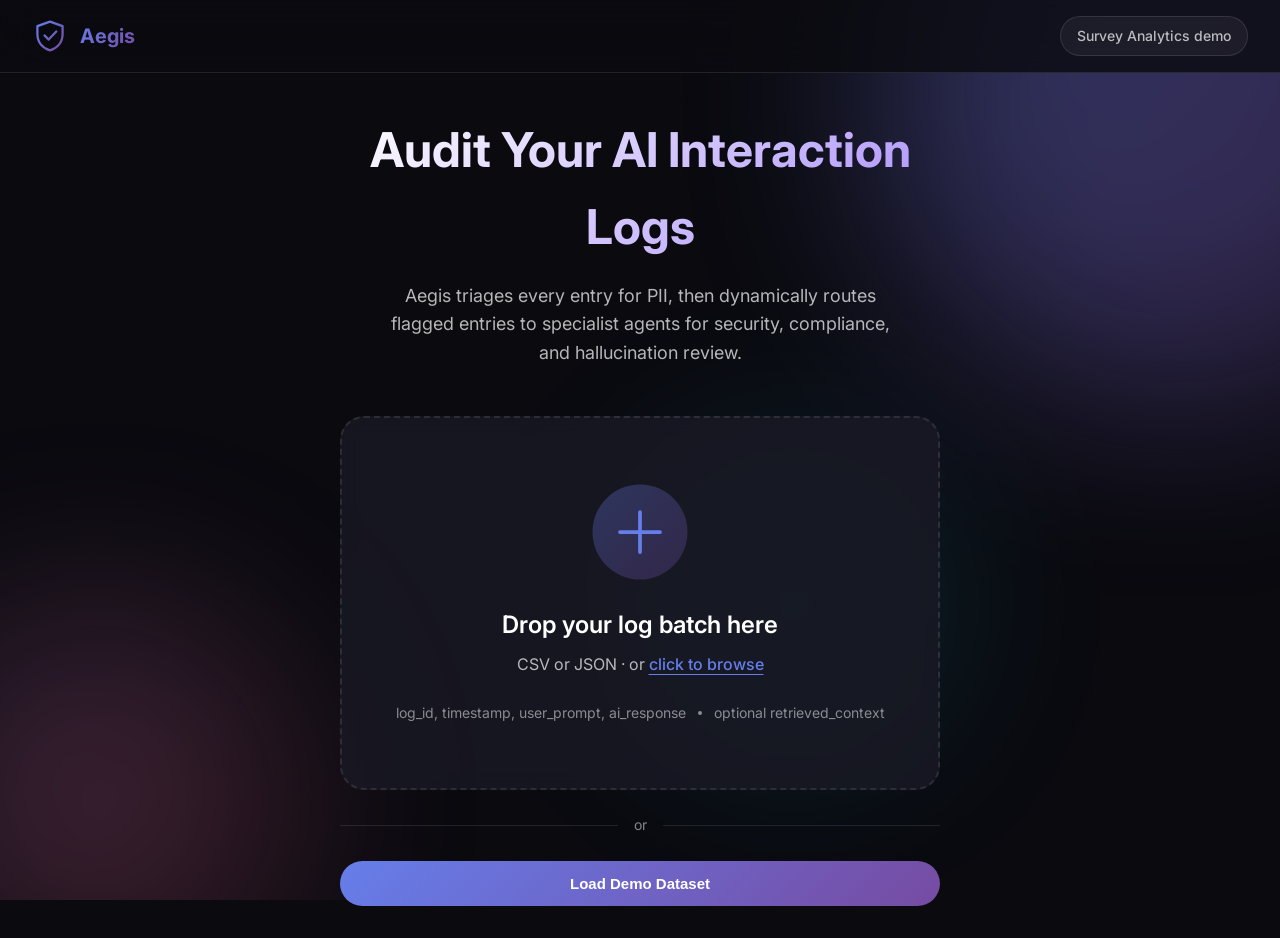
==== pulseiq-mvp/frontend/index.html @ fd3da16e "first commit" ====
<!DOCTYPE html>
<html lang="en">
<head>
    <meta charset="UTF-8">
    <meta name="viewport" content="width=device-width, initial-scale=1.0">
    <title>Aegis - Agentic AI Governance &amp; Audit</title>
    <link rel="preconnect" href="https://fonts.googleapis.com">
    <link rel="preconnect" href="https://fonts.gstatic.com" crossorigin>
    <link href="https://fonts.googleapis.com/css2?family=Inter:wght@300;400;500;600;700&display=swap" rel="stylesheet">
    <link rel="stylesheet" href="style.css">
    <link rel="stylesheet" href="aegis.css">
</head>
<body>
    <div id="app">
        <!-- Background Effects -->
        <div class="gradient-bg">
            <div class="gradient-orb orb-1"></div>
            <div class="gradient-orb orb-2"></div>
            <div class="gradient-orb orb-3"></div>
        </div>

        <!-- Navigation -->
        <nav class="nav">
            <div class="nav-brand">
                <div class="logo-icon">
                    <svg viewBox="0 0 40 40" fill="none">
                        <defs>
                            <linearGradient id="logoGrad" x1="0%" y1="0%" x2="100%" y2="100%">
                                <stop offset="0%" style="stop-color:#667eea"/>
                                <stop offset="100%" style="stop-color:#764ba2"/>
                            </linearGradient>
                        </defs>
                        <path d="M20 4l14 5v9c0 9-6 16-14 18C12 34 6 27 6 18V9l14-5z" stroke="url(#logoGrad)" stroke-width="2.5" stroke-linejoin="round"/>
                        <path d="M14 19.5l4.5 4.5L27 15" stroke="url(#logoGrad)" stroke-width="2.5" stroke-linecap="round" stroke-linejoin="round"/>
                    </svg>
                </div>
                <span class="brand-text">Aegis</span>
            </div>
            <div class="nav-actions">
                <a class="nav-btn nav-link" href="survey.html">Survey Analytics demo</a>
                <button id="new-run-btn" class="nav-btn" style="display: none;">
                    <svg width="16" height="16" viewBox="0 0 16 16" fill="none">
                        <path d="M8 2v12M2 8h12" stroke="currentColor" stroke-width="2" stroke-linecap="round"/>
                    </svg>
                    New Investigation
                </button>
            </div>
        </nav>

        <!-- Main Content -->
        <main class="main">
            <!-- Upload View -->
            <section id="upload-view" class="view upload-view">
                <div class="upload-container">
                    <div class="upload-header">
                        <h1 class="title">Audit Your AI Interaction Logs</h1>
                        <p class="subtitle">Aegis triages every entry for PII, then dynamically routes flagged entries to specialist agents for security, compliance, and hallucination review.</p>
                    </div>

                    <div class="upload-zone" id="upload-zone">
                        <input type="file" id="file-input" accept=".csv,.json" hidden>
                        <div class="upload-content">
                            <div class="upload-icon-large">
                                <svg viewBox="0 0 80 80" fill="none">
                                    <defs>
                                        <linearGradient id="uploadGrad" x1="0%" y1="0%" x2="100%" y2="100%">
                                            <stop offset="0%" style="stop-color:#667eea;stop-opacity:0.3"/>
                                            <stop offset="100%" style="stop-color:#764ba2;stop-opacity:0.3"/>
                                        </linearGradient>
                                    </defs>
                                    <circle cx="40" cy="40" r="38" fill="url(#uploadGrad)"/>
                                    <path d="M40 24v32M24 40h32" stroke="#667eea" stroke-width="3" stroke-linecap="round"/>
                                </svg>
                            </div>
                            <h3 class="upload-title">Drop your log batch here</h3>
                            <p class="upload-text">CSV or JSON &middot; or <span class="upload-link">click to browse</span></p>
                            <div class="upload-specs">
                                <span class="spec">log_id, timestamp, user_prompt, ai_response</span>
                                <span class="spec-dot"></span>
                                <span class="spec">optional retrieved_context</span>
                            </div>
                        </div>
                    </div>

                    <div class="demo-divider"><span>or</span></div>
                    <button id="demo-btn" class="primary-btn">Load Demo Dataset</button>

                    <div id="upload-error" class="error-toast" style="display: none;">
                        <svg width="20" height="20" viewBox="0 0 20 20" fill="none">
                            <circle cx="10" cy="10" r="9" stroke="currentColor" stroke-width="2"/>
                            <path d="M10 6v5M10 14h.01" stroke="currentColor" stroke-width="2" stroke-linecap="round"/>
                        </svg>
                        <span id="error-text"></span>
                    </div>
                </div>
            </section>

            <!-- Progress View -->
            <section id="progress-view" class="view progress-view" style="display: none;">
                <div class="progress-container">
                    <h2 class="progress-title">Investigation in progress&hellip;</h2>
                    <p class="progress-subtitle">Analyzing <strong id="progress-filename"></strong> &middot; <span id="progress-rowcount"></span> entries</p>

                    <ul class="progress-steps" id="progress-steps">
                        <li class="step" data-step="triage">
                            <span class="step-icon"></span>
                            <div class="step-body">
                                <span class="step-name">Triage</span>
                                <span class="step-message" data-default="Scanning every entry for PII &amp; heuristic flags&hellip;">Scanning every entry for PII &amp; heuristic flags&hellip;</span>
                            </div>
                        </li>
                        <li class="step" data-step="orchestrator">
                            <span class="step-icon"></span>
                            <div class="step-body">
                                <span class="step-name">Orchestrator</span>
                                <span class="step-message" data-default="Planning specialist dispatch for flagged entries&hellip;">Planning specialist dispatch for flagged entries&hellip;</span>
                            </div>
                        </li>
                        <li class="step" data-step="specialist_dispatch">
                            <span class="step-icon"></span>
                            <div class="step-body">
                                <span class="step-name">Specialist Agents</span>
                                <span class="step-message" data-default="Running security, compliance &amp; hallucination reviews&hellip;">Running security, compliance &amp; hallucination reviews&hellip;</span>
                            </div>
                        </li>
                        <li class="step" data-step="risk_scoring">
                            <span class="step-icon"></span>
                            <div class="step-body">
                                <span class="step-name">Risk Scoring</span>
                                <span class="step-message" data-default="Aggregating findings into per-entry risk scores&hellip;">Aggregating findings into per-entry risk scores&hellip;</span>
                            </div>
                        </li>
                        <li class="step" data-step="dashboard">
                            <span class="step-icon"></span>
                            <div class="step-body">
                                <span class="step-name">Dashboard</span>
                                <span class="step-message" data-default="Building risk distribution &amp; efficiency summary&hellip;">Building risk distribution &amp; efficiency summary&hellip;</span>
                            </div>
                        </li>
                        <li class="step" data-step="report">
                            <span class="step-icon"></span>
                            <div class="step-body">
                                <span class="step-name">Report</span>
                                <span class="step-message" data-default="Authoring audit report sections&hellip;">Authoring audit report sections&hellip;</span>
                            </div>
                        </li>
                    </ul>

                    <div id="progress-error" class="error-toast" style="display: none;"></div>
                </div>
            </section>

            <!-- Results View -->
            <section id="results-view" class="view results-view" style="display: none;">
                <div class="results-container">
                    <div class="metrics-strip" id="metrics-strip"></div>

                    <div class="results-tabs">
                        <button class="tab-btn active" data-tab="dashboard">Dashboard</button>
                        <button class="tab-btn" data-tab="report">Report</button>
                        <button class="tab-btn" data-tab="chat">Chat</button>
                    </div>

                    <div class="tab-panel" id="tab-dashboard"></div>

                    <div class="tab-panel" id="tab-report" style="display: none;">
                        <div class="report-tabs" id="report-tabs"></div>
                        <div class="report-content" id="report-content"></div>
                    </div>

                    <div class="tab-panel" id="tab-chat" style="display: none;">
                        <div class="chat-tab-container">
                            <div id="chat-messages" class="messages"></div>
                            <div class="input-container">
                                <div class="input-box">
                                    <textarea
                                        id="chat-input"
                                        class="message-input"
                                        placeholder="Ask about these findings..."
                                        rows="1"
                                    ></textarea>
                                    <button id="chat-send-btn" class="send-btn">
                                        <svg viewBox="0 0 24 24" fill="none">
                                            <path d="M22 2L11 13M22 2l-7 20-4-9-9-4 20-7z" stroke="currentColor" stroke-width="2" stroke-linecap="round" stroke-linejoin="round"/>
                                        </svg>
                                    </button>
                                </div>
                                <p class="input-hint">Press Enter to send &middot; Shift+Enter for new line</p>
                            </div>
                        </div>
                    </div>
                </div>
            </section>
        </main>

        <!-- Loading Overlay -->
        <div id="loading-overlay" class="loading-overlay" style="display: none;">
            <div class="loading-card">
                <div class="loading-spinner">
                    <div class="spinner-ring"></div>
                    <div class="spinner-ring"></div>
                    <div class="spinner-ring"></div>
                </div>
                <p class="loading-text" id="loading-text">Processing...</p>
            </div>
        </div>
    </div>

    <script src="aegis.js"></script>
</body>
</html>
---- pulseiq-mvp/frontend/style.css ----
/* PulseIQ - Modern Aesthetic Design */

:root {
    --primary-start: #667eea;
    --primary-end: #764ba2;
    --primary: #667eea;
    --bg-primary: #0a0a0f;
    --bg-secondary: #12121a;
    --bg-tertiary: #1a1a25;
    --bg-card: rgba(26, 26, 37, 0.8);
    --text-primary: #ffffff;
    --text-secondary: rgba(255, 255, 255, 0.7);
    --text-muted: rgba(255, 255, 255, 0.5);
    --text-accent: #a78bfa;
    --border: rgba(255, 255, 255, 0.1);
    --border-focus: rgba(102, 126, 234, 0.5);
    --shadow-sm: 0 2px 8px rgba(0, 0, 0, 0.3);
    --shadow: 0 4px 20px rgba(0, 0, 0, 0.4);
    --shadow-lg: 0 8px 40px rgba(0, 0, 0, 0.5);
    --shadow-glow: 0 0 40px rgba(102, 126, 234, 0.3);
    --radius-sm: 8px;
    --radius: 16px;
    --radius-lg: 24px;
    --radius-full: 9999px;
    --transition: all 0.3s cubic-bezier(0.4, 0, 0.2, 1);
}

* {
    margin: 0;
    padding: 0;
    box-sizing: border-box;
}

body {
    font-family: 'Inter', -apple-system, BlinkMacSystemFont, sans-serif;
    background: var(--bg-primary);
    color: var(--text-primary);
    min-height: 100vh;
    overflow-x: hidden;
    line-height: 1.6;
}

/* Background Effects */
.gradient-bg {
    position: fixed;
    top: 0;
    left: 0;
    width: 100%;
    height: 100%;
    pointer-events: none;
    z-index: 0;
    overflow: hidden;
}

.gradient-orb {
    position: absolute;
    border-radius: 50%;
    filter: blur(100px);
    opacity: 0.4;
    animation: float 20s ease-in-out infinite;
}

.orb-1 {
    width: 600px;
    height: 600px;
    background: linear-gradient(135deg, var(--primary-start), var(--primary-end));
    top: -200px;
    right: -200px;
    animation-delay: 0s;
}

.orb-2 {
    width: 400px;
    height: 400px;
    background: linear-gradient(135deg, #f093fb, #f5576c);
    bottom: -100px;
    left: -100px;
    animation-delay: -5s;
    opacity: 0.2;
}

.orb-3 {
    width: 300px;
    height: 300px;
    background: linear-gradient(135deg, #4facfe, #00f2fe);
    top: 50%;
    left: 50%;
    animation-delay: -10s;
    opacity: 0.15;
}

@keyframes float {
    0%, 100% { transform: translate(0, 0) scale(1); }
    25% { transform: translate(50px, -50px) scale(1.1); }
    50% { transform: translate(-30px, 30px) scale(0.95); }
    75% { transform: translate(30px, 50px) scale(1.05); }
}

/* Navigation */
.nav {
    position: fixed;
    top: 0;
    left: 0;
    right: 0;
    z-index: 100;
    display: flex;
    align-items: center;
    justify-content: space-between;
    padding: 1rem 2rem;
    background: rgba(10, 10, 15, 0.8);
    backdrop-filter: blur(20px);
    border-bottom: 1px solid var(--border);
}

.nav-brand {
    display: flex;
    align-items: center;
    gap: 0.75rem;
}

.logo-icon {
    width: 36px;
    height: 36px;
}

.brand-text {
    font-size: 1.25rem;
    font-weight: 700;
    background: linear-gradient(135deg, var(--primary-start), var(--primary-end));
    -webkit-background-clip: text;
    -webkit-text-fill-color: transparent;
    background-clip: text;
}

.nav-btn {
    display: flex;
    align-items: center;
    gap: 0.5rem;
    padding: 0.5rem 1rem;
    background: rgba(255, 255, 255, 0.05);
    border: 1px solid var(--border);
    border-radius: var(--radius-full);
    color: var(--text-secondary);
    font-size: 0.875rem;
    font-weight: 500;
    cursor: pointer;
    transition: var(--transition);
}

.nav-btn:hover {
    background: rgba(255, 255, 255, 0.1);
    border-color: var(--border-focus);
    color: var(--text-primary);
}

/* Main Layout */
.main {
    position: relative;
    z-index: 1;
    min-height: 100vh;
    padding-top: 80px;
}

.view {
    min-height: calc(100vh - 80px);
    display: flex;
    flex-direction: column;
    align-items: center;
    justify-content: center;
    padding: 2rem;
}

/* Upload View */
.upload-container {
    width: 100%;
    max-width: 600px;
    text-align: center;
}

.upload-header {
    margin-bottom: 3rem;
}

.title {
    font-size: 3rem;
    font-weight: 700;
    margin-bottom: 1rem;
    background: linear-gradient(135deg, var(--text-primary) 0%, var(--text-accent) 100%);
    -webkit-background-clip: text;
    -webkit-text-fill-color: transparent;
    background-clip: text;
}

.subtitle {
    font-size: 1.125rem;
    color: var(--text-secondary);
    max-width: 500px;
    margin: 0 auto;
}

/* Upload Zone */
.upload-zone {
    position: relative;
    background: var(--bg-card);
    border: 2px dashed var(--border);
    border-radius: var(--radius-lg);
    padding: 4rem 2rem;
    cursor: pointer;
    transition: var(--transition);
    backdrop-filter: blur(10px);
}

.upload-zone:hover {
    border-color: var(--border-focus);
    background: rgba(26, 26, 37, 0.9);
    transform: translateY(-2px);
    box-shadow: var(--shadow-glow);
}

.upload-zone.dragover {
    border-color: var(--primary-start);
    background: rgba(102, 126, 234, 0.1);
}

.upload-icon-large {
    width: 100px;
    height: 100px;
    margin: 0 auto 1.5rem;
}

.upload-title {
    font-size: 1.5rem;
    font-weight: 600;
    margin-bottom: 0.5rem;
}

.upload-text {
    color: var(--text-secondary);
    margin-bottom: 1.5rem;
}

.upload-link {
    color: var(--primary-start);
    font-weight: 500;
    text-decoration: underline;
    text-underline-offset: 4px;
}

.upload-specs {
    display: flex;
    align-items: center;
    justify-content: center;
    gap: 0.75rem;
    font-size: 0.875rem;
    color: var(--text-muted);
}

.spec-dot {
    width: 4px;
    height: 4px;
    background: var(--text-muted);
    border-radius: 50%;
}

/* Error Toast */
.error-toast {
    display: flex;
    align-items: center;
    gap: 0.75rem;
    margin-top: 1.5rem;
    padding: 1rem 1.5rem;
    background: rgba(239, 68, 68, 0.1);
    border: 1px solid rgba(239, 68, 68, 0.3);
    border-radius: var(--radius);
    color: #ef4444;
    font-size: 0.875rem;
}

/* Chat View */
.chat-view {
    padding: 2rem;
}

.data-badge {
    position: fixed;
    top: 80px;
    left: 50%;
    transform: translateX(-50%);
    z-index: 50;
    display: flex;
    align-items: center;
    gap: 1rem;
    padding: 0.75rem 1.5rem;
    background: rgba(26, 26, 37, 0.9);
    border: 1px solid var(--border);
    border-radius: var(--radius-full);
    backdrop-filter: blur(20px);
    font-size: 0.875rem;
}

.file-info {
    display: flex;
    align-items: center;
    gap: 0.5rem;
    color: var(--text-primary);
}

.filename {
    font-weight: 500;
}

.data-stats {
    color: var(--text-muted);
    padding-left: 1rem;
    border-left: 1px solid var(--border);
}

/* Chat Container */
.chat-container {
    width: 100%;
    max-width: 900px;
    margin: 4rem auto 0;
    display: flex;
    flex-direction: column;
    height: calc(100vh - 200px);
}

.messages {
    flex: 1;
    overflow-y: auto;
    padding: 1rem 0;
    display: flex;
    flex-direction: column;
    gap: 1rem;
}

/* Welcome Card */
.welcome-card {
    background: var(--bg-card);
    border: 1px solid var(--border);
    border-radius: var(--radius-lg);
    padding: 2rem;
    text-align: center;
    backdrop-filter: blur(10px);
}

.welcome-icon {
    width: 80px;
    height: 80px;
    margin: 0 auto 1.5rem;
}

.welcome-title {
    font-size: 1.5rem;
    font-weight: 600;
    margin-bottom: 0.5rem;
}

.welcome-text {
    color: var(--text-secondary);
}

/* Suggestion Chips */
.suggestion-chips {
    display: flex;
    flex-wrap: wrap;
    gap: 0.75rem;
    justify-content: center;
    margin-top: 1rem;
}

.chip {
    display: flex;
    align-items: center;
    gap: 0.5rem;
    padding: 0.75rem 1.25rem;
    background: rgba(255, 255, 255, 0.05);
    border: 1px solid var(--border);
    border-radius: var(--radius-full);
    color: var(--text-secondary);
    font-size: 0.875rem;
    font-weight: 500;
    cursor: pointer;
    transition: var(--transition);
}

.chip:hover {
    background: rgba(102, 126, 234, 0.1);
    border-color: var(--primary-start);
    color: var(--text-primary);
    transform: translateY(-2px);
}

.chip-icon {
    width: 8px;
    height: 8px;
    background: linear-gradient(135deg, var(--primary-start), var(--primary-end));
    border-radius: 50%;
}

/* Messages */
.message {
    display: flex;
    gap: 1rem;
    max-width: 85%;
    animation: fadeIn 0.3s ease;
}

@keyframes fadeIn {
    from { opacity: 0; transform: translateY(10px); }
    to { opacity: 1; transform: translateY(0); }
}

.message.user {
    align-self: flex-end;
    flex-direction: row-reverse;
}

.message-avatar {
    width: 36px;
    height: 36px;
    border-radius: 50%;
    display: flex;
    align-items: center;
    justify-content: center;
    font-size: 0.75rem;
    font-weight: 600;
    flex-shrink: 0;
}

.message.user .message-avatar {
    background: linear-gradient(135deg, var(--primary-start), var(--primary-end));
    color: white;
}

.message.assistant .message-avatar {
    background: var(--bg-tertiary);
    border: 1px solid var(--border);
    color: var(--primary-start);
}

.message-content {
    background: var(--bg-card);
    border: 1px solid var(--border);
    border-radius: var(--radius);
    padding: 1rem 1.25rem;
    backdrop-filter: blur(10px);
}

.message.user .message-content {
    background: linear-gradient(135deg, rgba(102, 126, 234, 0.2), rgba(118, 75, 162, 0.2));
    border-color: rgba(102, 126, 234, 0.3);
}

/* Tool Badge */
.tool-badge {
    display: inline-flex;
    align-items: center;
    gap: 0.25rem;
    padding: 0.25rem 0.75rem;
    background: rgba(102, 126, 234, 0.15);
    border: 1px solid rgba(102, 126, 234, 0.3);
    border-radius: var(--radius-full);
    font-size: 0.75rem;
    color: var(--primary-start);
    margin-bottom: 0.75rem;
}

/* Follow-ups */
.follow-ups {
    display: flex;
    flex-wrap: wrap;
    gap: 0.5rem;
    margin-top: 0.75rem;
    padding-top: 0.75rem;
    border-top: 1px solid var(--border);
}

.follow-up-btn {
    padding: 0.5rem 1rem;
    background: rgba(255, 255, 255, 0.05);
    border: 1px solid var(--border);
    border-radius: var(--radius-full);
    color: var(--text-muted);
    font-size: 0.8125rem;
    cursor: pointer;
    transition: var(--transition);
}

.follow-up-btn:hover {
    background: rgba(102, 126, 234, 0.1);
    border-color: var(--primary-start);
    color: var(--text-primary);
}

/* Input Container */
.input-container {
    margin-top: 1rem;
}

.input-box {
    display: flex;
    align-items: flex-end;
    gap: 0.75rem;
    background: var(--bg-card);
    border: 1px solid var(--border);
    border-radius: var(--radius-lg);
    padding: 0.75rem;
    backdrop-filter: blur(10px);
    transition: var(--transition);
}

.input-box:focus-within {
    border-color: var(--border-focus);
    box-shadow: var(--shadow-glow);
}

.message-input {
    flex: 1;
    background: transparent;
    border: none;
    color: var(--text-primary);
    font-size: 0.9375rem;
    resize: none;
    outline: none;
    min-height: 24px;
    max-height: 120px;
    font-family: inherit;
}

.message-input::placeholder {
    color: var(--text-muted);
}

.send-btn {
    width: 40px;
    height: 40px;
    display: flex;
    align-items: center;
    justify-content: center;
    background: linear-gradient(135deg, var(--primary-start), var(--primary-end));
    border: none;
    border-radius: var(--radius);
    color: white;
    cursor: pointer;
    transition: var(--transition);
    flex-shrink: 0;
}

.send-btn:hover:not(:disabled) {
    transform: scale(1.05);
    box-shadow: var(--shadow-glow);
}

.send-btn:disabled {
    opacity: 0.5;
    cursor: not-allowed;
}

.send-btn svg {
    width: 18px;
    height: 18px;
}

.input-hint {
    text-align: center;
    margin-top: 0.75rem;
    font-size: 0.75rem;
    color: var(--text-muted);
}

/* Loading Overlay */
.loading-overlay {
    position: fixed;
    top: 0;
    left: 0;
    right: 0;
    bottom: 0;
    z-index: 1000;
    display: flex;
    align-items: center;
    justify-content: center;
    background: rgba(10, 10, 15, 0.9);
    backdrop-filter: blur(10px);
}

.loading-card {
    text-align: center;
}

.loading-spinner {
    position: relative;
    width: 60px;
    height: 60px;
    margin: 0 auto 1.5rem;
}

.spinner-ring {
    position: absolute;
    width: 100%;
    height: 100%;
    border: 3px solid transparent;
    border-top-color: var(--primary-start);
    border-radius: 50%;
    animation: spin 1s linear infinite;
}

.spinner-ring:nth-child(2) {
    width: 80%;
    height: 80%;
    top: 10%;
    left: 10%;
    border-top-color: var(--primary-end);
    animation-duration: 1.5s;
    animation-direction: reverse;
}

.spinner-ring:nth-child(3) {
    width: 60%;
    height: 60%;
    top: 20%;
    left: 20%;
    border-top-color: var(--text-accent);
    animation-duration: 2s;
}

@keyframes spin {
    to { transform: rotate(360deg); }
}

.loading-text {
    color: var(--text-secondary);
    font-size: 0.875rem;
}

/* Typing Indicator */
.typing-indicator {
    display: flex;
    gap: 0.25rem;
    padding: 0.5rem;
}

.typing-indicator span {
    width: 8px;
    height: 8px;
    background: var(--primary-start);
    border-radius: 50%;
    animation: typing 1.4s ease-in-out infinite;
}

.typing-indicator span:nth-child(1) { animation-delay: 0s; }
.typing-indicator span:nth-child(2) { animation-delay: 0.2s; }
.typing-indicator span:nth-child(3) { animation-delay: 0.4s; }

@keyframes typing {
    0%, 60%, 100% { transform: translateY(0); }
    30% { transform: translateY(-10px); }
}

/* Scrollbar */
::-webkit-scrollbar {
    width: 6px;
}

::-webkit-scrollbar-track {
    background: transparent;
}

::-webkit-scrollbar-thumb {
    background: var(--border);
    border-radius: 3px;
}

::-webkit-scrollbar-thumb:hover {
    background: var(--text-muted);
}

/* Responsive */
@media (max-width: 768px) {
    .nav {
        padding: 1rem;
    }
    
    .title {
        font-size: 2rem;
    }
    
    .upload-zone {
        padding: 2rem 1rem;
    }
    
    .chat-container {
        margin-top: 5rem;
    }
    
    .data-badge {
        left: 1rem;
        right: 1rem;
        transform: none;
        flex-wrap: wrap;
        justify-content: center;
    }
    
    .message {
        max-width: 95%;
    }
}
---- pulseiq-mvp/frontend/aegis.css ----
/* Aegis - Governance/Audit pack styles (extends style.css's theme variables) */

.nav-actions {
    display: flex;
    align-items: center;
    gap: 0.75rem;
}

.nav-link {
    text-decoration: none;
}

/* Upload extras */
.demo-divider {
    display: flex;
    align-items: center;
    gap: 1rem;
    margin: 1.5rem 0;
    color: var(--text-muted);
    font-size: 0.875rem;
}

.demo-divider::before,
.demo-divider::after {
    content: "";
    flex: 1;
    height: 1px;
    background: var(--border);
}

.primary-btn {
    display: inline-flex;
    align-items: center;
    justify-content: center;
    gap: 0.5rem;
    padding: 0.875rem 2rem;
    background: linear-gradient(135deg, var(--primary-start), var(--primary-end));
    border: none;
    border-radius: var(--radius-full);
    color: white;
    font-size: 0.9375rem;
    font-weight: 600;
    cursor: pointer;
    transition: var(--transition);
    width: 100%;
}

.primary-btn:hover:not(:disabled) {
    transform: translateY(-2px);
    box-shadow: var(--shadow-glow);
}

.primary-btn:disabled {
    opacity: 0.6;
    cursor: not-allowed;
}

/* Progress view */
.progress-view {
    padding-top: 2rem;
}

.progress-container {
    width: 100%;
    max-width: 640px;
    text-align: center;
}

.progress-title {
    font-size: 2rem;
    font-weight: 700;
    margin-bottom: 0.5rem;
}

.progress-subtitle {
    color: var(--text-secondary);
    margin-bottom: 2.5rem;
}

.progress-steps {
    list-style: none;
    display: flex;
    flex-direction: column;
    gap: 0.75rem;
    text-align: left;
}

.step {
    display: flex;
    align-items: flex-start;
    gap: 1rem;
    padding: 1rem 1.25rem;
    background: var(--bg-card);
    border: 1px solid var(--border);
    border-radius: var(--radius);
    opacity: 0.5;
    transition: var(--transition);
}

.step.active {
    opacity: 1;
    border-color: var(--border-focus);
    box-shadow: var(--shadow-glow);
}

.step.done {
    opacity: 1;
    border-color: rgba(74, 222, 128, 0.4);
}

.step-icon {
    width: 24px;
    height: 24px;
    border-radius: 50%;
    border: 2px solid var(--border);
    flex-shrink: 0;
    margin-top: 0.125rem;
    display: flex;
    align-items: center;
    justify-content: center;
    font-size: 0.75rem;
    font-weight: 700;
    color: #0a0a0f;
}

.step.active .step-icon {
    border-color: var(--primary-start);
    animation: pulse 1.2s ease-in-out infinite;
}

.step.done .step-icon {
    border-color: #4ade80;
    background: #4ade80;
}

.step.done .step-icon::after {
    content: "\2713";
}

@keyframes pulse {
    0%, 100% { box-shadow: 0 0 0 0 rgba(102, 126, 234, 0.4); }
    50% { box-shadow: 0 0 0 6px rgba(102, 126, 234, 0); }
}

.step-body {
    display: flex;
    flex-direction: column;
    gap: 0.25rem;
}

.step-name {
    font-weight: 600;
    font-size: 0.9375rem;
}

.step-message {
    font-size: 0.8125rem;
    color: var(--text-muted);
}

/* Results view */
.results-view {
    align-items: stretch;
    justify-content: flex-start;
}

.results-container {
    width: 100%;
    max-width: 1100px;
    margin: 0 auto;
}

.metrics-strip {
    display: flex;
    flex-wrap: wrap;
    gap: 0.75rem;
    margin-bottom: 1.5rem;
}

.metric-card {
    flex: 1;
    min-width: 140px;
    background: var(--bg-card);
    border: 1px solid var(--border);
    border-radius: var(--radius);
    padding: 1rem 1.25rem;
    text-align: center;
}

.metric-value {
    font-size: 1.5rem;
    font-weight: 700;
    background: linear-gradient(135deg, var(--primary-start), var(--primary-end));
    -webkit-background-clip: text;
    -webkit-text-fill-color: transparent;
    background-clip: text;
}

.metric-label {
    font-size: 0.6875rem;
    color: var(--text-muted);
    margin-top: 0.25rem;
    text-transform: uppercase;
    letter-spacing: 0.05em;
}

.results-tabs {
    display: flex;
    gap: 0.5rem;
    margin-bottom: 1.5rem;
    border-bottom: 1px solid var(--border);
}

.tab-btn {
    padding: 0.75rem 1.5rem;
    background: transparent;
    border: none;
    border-bottom: 2px solid transparent;
    color: var(--text-muted);
    font-size: 0.9375rem;
    font-weight: 600;
    cursor: pointer;
    transition: var(--transition);
}

.tab-btn.active {
    color: var(--text-primary);
    border-bottom-color: var(--primary-start);
}

.tab-btn:hover {
    color: var(--text-primary);
}

.tab-panel {
    animation: fadeIn 0.3s ease;
    padding-bottom: 3rem;
}

/* Dashboard cards */
.dashboard-grid {
    display: grid;
    grid-template-columns: repeat(auto-fit, minmax(280px, 1fr));
    gap: 1.25rem;
    margin-bottom: 1.25rem;
}

.dashboard-card {
    background: var(--bg-card);
    border: 1px solid var(--border);
    border-radius: var(--radius-lg);
    padding: 1.5rem;
    backdrop-filter: blur(10px);
}

.dashboard-card h3 {
    font-size: 1rem;
    font-weight: 600;
    margin-bottom: 1rem;
}

.bar-row {
    display: flex;
    align-items: center;
    gap: 0.75rem;
    margin-bottom: 0.625rem;
    font-size: 0.8125rem;
}

.bar-label {
    width: 130px;
    flex-shrink: 0;
    color: var(--text-secondary);
    text-transform: capitalize;
}

.bar-track {
    flex: 1;
    height: 10px;
    background: rgba(255, 255, 255, 0.06);
    border-radius: var(--radius-full);
    overflow: hidden;
}

.bar-fill {
    height: 100%;
    border-radius: var(--radius-full);
    transition: width 0.6s ease;
}

.bar-count {
    width: 60px;
    text-align: right;
    color: var(--text-muted);
    flex-shrink: 0;
}

.severity-low .bar-fill { background: #4ade80; }
.severity-medium .bar-fill { background: #facc15; }
.severity-high .bar-fill { background: #fb923c; }
.severity-critical .bar-fill { background: #f87171; }

.category-pii .bar-fill { background: #60a5fa; }
.category-security .bar-fill { background: #f87171; }
.category-compliance .bar-fill { background: #facc15; }
.category-hallucination .bar-fill { background: #a78bfa; }

.severity-badge {
    display: inline-flex;
    padding: 0.125rem 0.625rem;
    border-radius: var(--radius-full);
    font-size: 0.6875rem;
    font-weight: 700;
    text-transform: uppercase;
    letter-spacing: 0.04em;
}

.badge-low { background: #4ade80; color: #0a0a0f; }
.badge-medium { background: #facc15; color: #0a0a0f; }
.badge-high { background: #fb923c; color: #0a0a0f; }
.badge-critical { background: #f87171; color: #0a0a0f; }

.overall-score {
    text-align: center;
}

.overall-score .score-value {
    font-size: 3rem;
    font-weight: 700;
    background: linear-gradient(135deg, var(--text-primary) 0%, var(--text-accent) 100%);
    -webkit-background-clip: text;
    -webkit-text-fill-color: transparent;
    background-clip: text;
}

.overall-score .score-label {
    color: var(--text-muted);
    font-size: 0.875rem;
    margin-top: 0.5rem;
}

/* Top findings table */
.findings-table {
    width: 100%;
    border-collapse: collapse;
    font-size: 0.8125rem;
}

.findings-table th {
    text-align: left;
    color: var(--text-muted);
    font-weight: 600;
    text-transform: uppercase;
    font-size: 0.6875rem;
    letter-spacing: 0.05em;
    padding: 0.5rem 0.75rem;
    border-bottom: 1px solid var(--border);
}

.findings-table td {
    padding: 0.625rem 0.75rem;
    border-bottom: 1px solid var(--border);
    vertical-align: middle;
}

.findings-table tr:last-child td {
    border-bottom: none;
}

.findings-table .log-link {
    color: var(--primary-start);
    cursor: pointer;
    font-weight: 600;
    background: none;
    border: none;
    font-family: inherit;
    font-size: inherit;
    padding: 0;
}

.findings-table .log-link:hover {
    text-decoration: underline;
}

.contributor-chip {
    display: inline-block;
    padding: 0.125rem 0.5rem;
    margin: 0.0625rem;
    background: rgba(255, 255, 255, 0.06);
    border-radius: var(--radius-full);
    font-size: 0.6875rem;
    color: var(--text-secondary);
}

.empty-note {
    color: var(--text-muted);
    font-size: 0.875rem;
}

/* Report */
.report-tabs {
    display: flex;
    flex-wrap: wrap;
    gap: 0.5rem;
    margin-bottom: 1.25rem;
}

.report-tab-btn {
    padding: 0.5rem 1rem;
    background: rgba(255, 255, 255, 0.05);
    border: 1px solid var(--border);
    border-radius: var(--radius-full);
    color: var(--text-secondary);
    font-size: 0.8125rem;
    font-weight: 500;
    cursor: pointer;
    transition: var(--transition);
}

.report-tab-btn.active {
    background: rgba(102, 126, 234, 0.15);
    border-color: var(--primary-start);
    color: var(--text-primary);
}

.report-content {
    background: var(--bg-card);
    border: 1px solid var(--border);
    border-radius: var(--radius-lg);
    padding: 2rem;
    line-height: 1.7;
    backdrop-filter: blur(10px);
}

.report-content h1,
.report-content h2,
.report-content h3 {
    margin: 1.25rem 0 0.75rem;
}

.report-content h1:first-child,
.report-content h2:first-child {
    margin-top: 0;
}

.report-content p {
    margin-bottom: 0.75rem;
    color: var(--text-secondary);
}

.report-content ul {
    margin: 0 0 0.75rem 1.25rem;
    color: var(--text-secondary);
}

.report-content li {
    margin-bottom: 0.25rem;
}

.report-content code {
    background: rgba(255, 255, 255, 0.08);
    padding: 0.1rem 0.35rem;
    border-radius: 4px;
    font-size: 0.875em;
}

.report-content strong {
    color: var(--text-primary);
}

/* Chat tab reuses .messages/.message/etc from style.css */
.chat-tab-container {
    display: flex;
    flex-direction: column;
    height: 65vh;
    max-width: 900px;
    margin: 0 auto;
}

.chat-tab-container .messages {
    flex: 1;
    overflow-y: auto;
    padding: 1rem 0;
    display: flex;
    flex-direction: column;
    gap: 1rem;
}

.evidence-panel {
    margin-top: 0.75rem;
    padding-top: 0.75rem;
    border-top: 1px solid var(--border);
    font-size: 0.75rem;
    color: var(--text-muted);
}

.evidence-panel pre {
    margin-top: 0.5rem;
    white-space: pre-wrap;
    word-break: break-word;
}

.tool-badges {
    margin-bottom: 0.75rem;
}

@media (max-width: 768px) {
    .bar-label {
        width: 90px;
    }

    .findings-table {
        font-size: 0.75rem;
    }
}
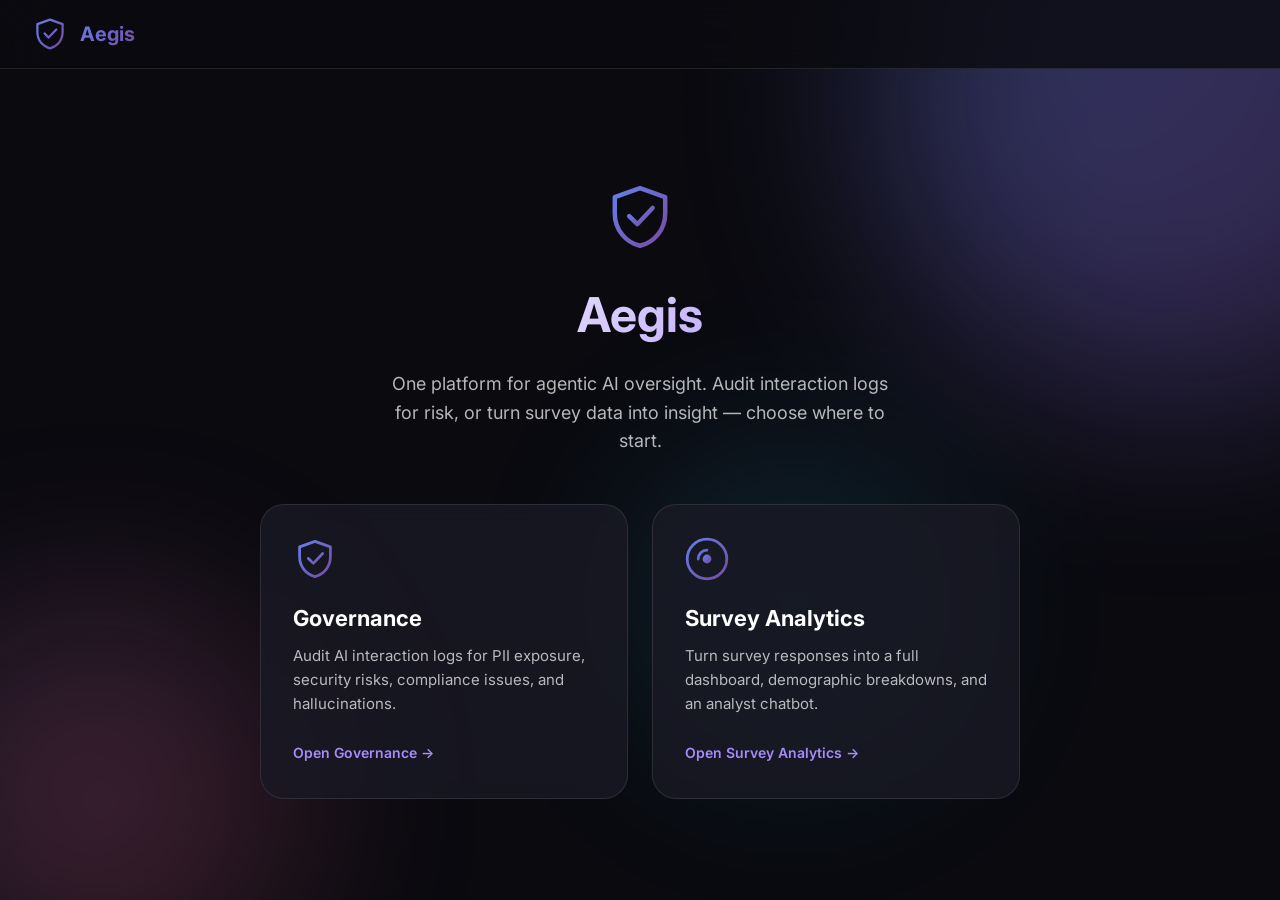
==== commit 47943bba: "updated ui" ====
--- a/pulseiq-mvp/frontend/index.html
+++ b/pulseiq-mvp/frontend/index.html
@@ -3,7 +3,7 @@
 <head>
     <meta charset="UTF-8">
     <meta name="viewport" content="width=device-width, initial-scale=1.0">
-    <title>Aegis - Agentic AI Governance &amp; Audit</title>
+    <title>Aegis - AI Governance &amp; Survey Intelligence</title>
     <link rel="preconnect" href="https://fonts.googleapis.com">
     <link rel="preconnect" href="https://fonts.gstatic.com" crossorigin>
     <link href="https://fonts.googleapis.com/css2?family=Inter:wght@300;400;500;600;700&display=swap" rel="stylesheet">
@@ -21,7 +21,7 @@
 
         <!-- Navigation -->
         <nav class="nav">
-            <div class="nav-brand">
+            <a class="nav-brand" href="index.html">
                 <div class="logo-icon">
                     <svg viewBox="0 0 40 40" fill="none">
                         <defs>
@@ -35,177 +35,69 @@
                     </svg>
                 </div>
                 <span class="brand-text">Aegis</span>
-            </div>
-            <div class="nav-actions">
-                <a class="nav-btn nav-link" href="survey.html">Survey Analytics demo</a>
-                <button id="new-run-btn" class="nav-btn" style="display: none;">
-                    <svg width="16" height="16" viewBox="0 0 16 16" fill="none">
-                        <path d="M8 2v12M2 8h12" stroke="currentColor" stroke-width="2" stroke-linecap="round"/>
-                    </svg>
-                    New Investigation
-                </button>
-            </div>
+            </a>
         </nav>
 
         <!-- Main Content -->
         <main class="main">
-            <!-- Upload View -->
-            <section id="upload-view" class="view upload-view">
-                <div class="upload-container">
-                    <div class="upload-header">
-                        <h1 class="title">Audit Your AI Interaction Logs</h1>
-                        <p class="subtitle">Aegis triages every entry for PII, then dynamically routes flagged entries to specialist agents for security, compliance, and hallucination review.</p>
+            <section class="view landing-view">
+                <div class="landing-hero">
+                    <div class="landing-logo">
+                        <svg viewBox="0 0 40 40" fill="none">
+                            <defs>
+                                <linearGradient id="heroGrad" x1="0%" y1="0%" x2="100%" y2="100%">
+                                    <stop offset="0%" style="stop-color:#667eea"/>
+                                    <stop offset="100%" style="stop-color:#764ba2"/>
+                                </linearGradient>
+                            </defs>
+                            <path d="M20 4l14 5v9c0 9-6 16-14 18C12 34 6 27 6 18V9l14-5z" stroke="url(#heroGrad)" stroke-width="2.5" stroke-linejoin="round"/>
+                            <path d="M14 19.5l4.5 4.5L27 15" stroke="url(#heroGrad)" stroke-width="2.5" stroke-linecap="round" stroke-linejoin="round"/>
+                        </svg>
                     </div>
+                    <h1 class="title">Aegis</h1>
+                    <p class="subtitle">One platform for agentic AI oversight. Audit interaction logs for risk, or turn survey data into insight &mdash; choose where to start.</p>
+                </div>
 
-                    <div class="upload-zone" id="upload-zone">
-                        <input type="file" id="file-input" accept=".csv,.json" hidden>
-                        <div class="upload-content">
-                            <div class="upload-icon-large">
-                                <svg viewBox="0 0 80 80" fill="none">
-                                    <defs>
-                                        <linearGradient id="uploadGrad" x1="0%" y1="0%" x2="100%" y2="100%">
-                                            <stop offset="0%" style="stop-color:#667eea;stop-opacity:0.3"/>
-                                            <stop offset="100%" style="stop-color:#764ba2;stop-opacity:0.3"/>
-                                        </linearGradient>
-                                    </defs>
-                                    <circle cx="40" cy="40" r="38" fill="url(#uploadGrad)"/>
-                                    <path d="M40 24v32M24 40h32" stroke="#667eea" stroke-width="3" stroke-linecap="round"/>
-                                </svg>
-                            </div>
-                            <h3 class="upload-title">Drop your log batch here</h3>
-                            <p class="upload-text">CSV or JSON &middot; or <span class="upload-link">click to browse</span></p>
-                            <div class="upload-specs">
-                                <span class="spec">log_id, timestamp, user_prompt, ai_response</span>
-                                <span class="spec-dot"></span>
-                                <span class="spec">optional retrieved_context</span>
-                            </div>
+                <div class="path-cards">
+                    <a class="path-card" href="governance.html">
+                        <div class="path-icon">
+                            <svg viewBox="0 0 40 40" fill="none">
+                                <defs>
+                                    <linearGradient id="govGrad" x1="0%" y1="0%" x2="100%" y2="100%">
+                                        <stop offset="0%" style="stop-color:#667eea"/>
+                                        <stop offset="100%" style="stop-color:#764ba2"/>
+                                    </linearGradient>
+                                </defs>
+                                <path d="M20 4l14 5v9c0 9-6 16-14 18C12 34 6 27 6 18V9l14-5z" stroke="url(#govGrad)" stroke-width="2.5" stroke-linejoin="round"/>
+                                <path d="M14 19.5l4.5 4.5L27 15" stroke="url(#govGrad)" stroke-width="2.5" stroke-linecap="round" stroke-linejoin="round"/>
+                            </svg>
                         </div>
-                    </div>
+                        <h3 class="path-title">Governance</h3>
+                        <p class="path-text">Audit AI interaction logs for PII exposure, security risks, compliance issues, and hallucinations.</p>
+                        <span class="path-cta">Open Governance &rarr;</span>
+                    </a>
 
-                    <div class="demo-divider"><span>or</span></div>
-                    <button id="demo-btn" class="primary-btn">Load Demo Dataset</button>
-
-                    <div id="upload-error" class="error-toast" style="display: none;">
-                        <svg width="20" height="20" viewBox="0 0 20 20" fill="none">
-                            <circle cx="10" cy="10" r="9" stroke="currentColor" stroke-width="2"/>
-                            <path d="M10 6v5M10 14h.01" stroke="currentColor" stroke-width="2" stroke-linecap="round"/>
-                        </svg>
-                        <span id="error-text"></span>
-                    </div>
-                </div>
-            </section>
-
-            <!-- Progress View -->
-            <section id="progress-view" class="view progress-view" style="display: none;">
-                <div class="progress-container">
-                    <h2 class="progress-title">Investigation in progress&hellip;</h2>
-                    <p class="progress-subtitle">Analyzing <strong id="progress-filename"></strong> &middot; <span id="progress-rowcount"></span> entries</p>
-
-                    <ul class="progress-steps" id="progress-steps">
-                        <li class="step" data-step="triage">
-                            <span class="step-icon"></span>
-                            <div class="step-body">
-                                <span class="step-name">Triage</span>
-                                <span class="step-message" data-default="Scanning every entry for PII &amp; heuristic flags&hellip;">Scanning every entry for PII &amp; heuristic flags&hellip;</span>
-                            </div>
-                        </li>
-                        <li class="step" data-step="orchestrator">
-                            <span class="step-icon"></span>
-                            <div class="step-body">
-                                <span class="step-name">Orchestrator</span>
-                                <span class="step-message" data-default="Planning specialist dispatch for flagged entries&hellip;">Planning specialist dispatch for flagged entries&hellip;</span>
-                            </div>
-                        </li>
-                        <li class="step" data-step="specialist_dispatch">
-                            <span class="step-icon"></span>
-                            <div class="step-body">
-                                <span class="step-name">Specialist Agents</span>
-                                <span class="step-message" data-default="Running security, compliance &amp; hallucination reviews&hellip;">Running security, compliance &amp; hallucination reviews&hellip;</span>
-                            </div>
-                        </li>
-                        <li class="step" data-step="risk_scoring">
-                            <span class="step-icon"></span>
-                            <div class="step-body">
-                                <span class="step-name">Risk Scoring</span>
-                                <span class="step-message" data-default="Aggregating findings into per-entry risk scores&hellip;">Aggregating findings into per-entry risk scores&hellip;</span>
-                            </div>
-                        </li>
-                        <li class="step" data-step="dashboard">
-                            <span class="step-icon"></span>
-                            <div class="step-body">
-                                <span class="step-name">Dashboard</span>
-                                <span class="step-message" data-default="Building risk distribution &amp; efficiency summary&hellip;">Building risk distribution &amp; efficiency summary&hellip;</span>
-                            </div>
-                        </li>
-                        <li class="step" data-step="report">
-                            <span class="step-icon"></span>
-                            <div class="step-body">
-                                <span class="step-name">Report</span>
-                                <span class="step-message" data-default="Authoring audit report sections&hellip;">Authoring audit report sections&hellip;</span>
-                            </div>
-                        </li>
-                    </ul>
-
-                    <div id="progress-error" class="error-toast" style="display: none;"></div>
-                </div>
-            </section>
-
-            <!-- Results View -->
-            <section id="results-view" class="view results-view" style="display: none;">
-                <div class="results-container">
-                    <div class="metrics-strip" id="metrics-strip"></div>
-
-                    <div class="results-tabs">
-                        <button class="tab-btn active" data-tab="dashboard">Dashboard</button>
-                        <button class="tab-btn" data-tab="report">Report</button>
-                        <button class="tab-btn" data-tab="chat">Chat</button>
-                    </div>
-
-                    <div class="tab-panel" id="tab-dashboard"></div>
-
-                    <div class="tab-panel" id="tab-report" style="display: none;">
-                        <div class="report-tabs" id="report-tabs"></div>
-                        <div class="report-content" id="report-content"></div>
-                    </div>
-
-                    <div class="tab-panel" id="tab-chat" style="display: none;">
-                        <div class="chat-tab-container">
-                            <div id="chat-messages" class="messages"></div>
-                            <div class="input-container">
-                                <div class="input-box">
-                                    <textarea
-                                        id="chat-input"
-                                        class="message-input"
-                                        placeholder="Ask about these findings..."
-                                        rows="1"
-                                    ></textarea>
-                                    <button id="chat-send-btn" class="send-btn">
-                                        <svg viewBox="0 0 24 24" fill="none">
-                                            <path d="M22 2L11 13M22 2l-7 20-4-9-9-4 20-7z" stroke="currentColor" stroke-width="2" stroke-linecap="round" stroke-linejoin="round"/>
-                                        </svg>
-                                    </button>
-                                </div>
-                                <p class="input-hint">Press Enter to send &middot; Shift+Enter for new line</p>
-                            </div>
+                    <a class="path-card" href="survey.html">
+                        <div class="path-icon">
+                            <svg viewBox="0 0 40 40" fill="none">
+                                <defs>
+                                    <linearGradient id="surveyGrad" x1="0%" y1="0%" x2="100%" y2="100%">
+                                        <stop offset="0%" style="stop-color:#667eea"/>
+                                        <stop offset="100%" style="stop-color:#764ba2"/>
+                                    </linearGradient>
+                                </defs>
+                                <circle cx="20" cy="20" r="18" stroke="url(#surveyGrad)" stroke-width="2.5"/>
+                                <path d="M12 20c0-4.4 3.6-8 8-8" stroke="url(#surveyGrad)" stroke-width="2.5" stroke-linecap="round"/>
+                                <circle cx="20" cy="20" r="4" fill="url(#surveyGrad)"/>
+                            </svg>
                         </div>
-                    </div>
+                        <h3 class="path-title">Survey Analytics</h3>
+                        <p class="path-text">Turn survey responses into a full dashboard, demographic breakdowns, and an analyst chatbot.</p>
+                        <span class="path-cta">Open Survey Analytics &rarr;</span>
+                    </a>
                 </div>
             </section>
         </main>
-
-        <!-- Loading Overlay -->
-        <div id="loading-overlay" class="loading-overlay" style="display: none;">
-            <div class="loading-card">
-                <div class="loading-spinner">
-                    <div class="spinner-ring"></div>
-                    <div class="spinner-ring"></div>
-                    <div class="spinner-ring"></div>
-                </div>
-                <p class="loading-text" id="loading-text">Processing...</p>
-            </div>
-        </div>
     </div>
-
-    <script src="aegis.js"></script>
 </body>
 </html>
--- a/pulseiq-mvp/frontend/style.css
+++ b/pulseiq-mvp/frontend/style.css
@@ -1,4 +1,4 @@
-/* PulseIQ - Modern Aesthetic Design */
+/* Aegis - Modern Aesthetic Design */
 
 :root {
     --primary-start: #667eea;
--- a/pulseiq-mvp/frontend/aegis.css
+++ b/pulseiq-mvp/frontend/aegis.css
@@ -1,13 +1,107 @@
 /* Aegis - Governance/Audit pack styles (extends style.css's theme variables) */
 
+.nav-brand {
+    text-decoration: none;
+}
+
 .nav-actions {
     display: flex;
     align-items: center;
     gap: 0.75rem;
 }
 
-.nav-link {
+.nav-tabs {
+    display: flex;
+    align-items: center;
+    gap: 0.25rem;
+    padding: 0.25rem;
+    background: rgba(255, 255, 255, 0.05);
+    border: 1px solid var(--border);
+    border-radius: var(--radius-full);
+}
+
+.nav-tab {
+    padding: 0.5rem 1rem;
+    border-radius: var(--radius-full);
+    color: var(--text-secondary);
+    font-size: 0.875rem;
+    font-weight: 500;
     text-decoration: none;
+    transition: var(--transition);
+}
+
+.nav-tab:hover {
+    color: var(--text-primary);
+}
+
+.nav-tab.active {
+    background: linear-gradient(135deg, var(--primary-start), var(--primary-end));
+    color: #fff;
+}
+
+/* Landing page */
+.landing-hero {
+    text-align: center;
+    margin-bottom: 3rem;
+}
+
+.landing-logo {
+    width: 72px;
+    height: 72px;
+    margin: 0 auto 1.5rem;
+}
+
+.path-cards {
+    display: flex;
+    flex-wrap: wrap;
+    justify-content: center;
+    gap: 1.5rem;
+    width: 100%;
+    max-width: 760px;
+}
+
+.path-card {
+    flex: 1 1 300px;
+    background: var(--bg-card);
+    border: 1px solid var(--border);
+    border-radius: var(--radius-lg);
+    padding: 2rem;
+    text-align: left;
+    text-decoration: none;
+    color: var(--text-primary);
+    backdrop-filter: blur(10px);
+    transition: var(--transition);
+}
+
+.path-card:hover {
+    border-color: var(--border-focus);
+    background: rgba(26, 26, 37, 0.9);
+    transform: translateY(-4px);
+    box-shadow: var(--shadow-glow);
+}
+
+.path-icon {
+    width: 44px;
+    height: 44px;
+    margin-bottom: 1.25rem;
+}
+
+.path-title {
+    font-size: 1.375rem;
+    font-weight: 700;
+    margin-bottom: 0.5rem;
+}
+
+.path-text {
+    color: var(--text-secondary);
+    font-size: 0.9375rem;
+    margin-bottom: 1.5rem;
+}
+
+.path-cta {
+    color: var(--text-accent);
+    font-weight: 600;
+    font-size: 0.875rem;
 }
 
 /* Upload extras */
@@ -305,6 +399,140 @@
 .category-compliance .bar-fill { background: #facc15; }
 .category-hallucination .bar-fill { background: #a78bfa; }
 
+/* Survey dashboard charts: metric averages + segment comparison */
+.metric-fill { background: linear-gradient(135deg, var(--primary-start), var(--primary-end)); }
+.segment-fill { background: #60a5fa; }
+.segment-best .bar-fill { background: #4ade80; }
+.segment-worst .bar-fill { background: #fb923c; }
+
+.bar-range {
+    color: var(--text-muted);
+    font-size: 0.75em;
+}
+
+/* Survey dashboard charts: demographic profile donuts */
+.donut-block {
+    margin-bottom: 1.25rem;
+}
+
+.donut-block:last-child {
+    margin-bottom: 0;
+}
+
+.chart-subtitle {
+    font-size: 0.8125rem;
+    font-weight: 600;
+    color: var(--text-secondary);
+    margin-bottom: 0.625rem;
+}
+
+.donut-row {
+    display: flex;
+    align-items: center;
+    gap: 1.25rem;
+    flex-wrap: wrap;
+}
+
+.donut-chart {
+    position: relative;
+    width: 96px;
+    height: 96px;
+    border-radius: 50%;
+    flex-shrink: 0;
+}
+
+.donut-hole {
+    position: absolute;
+    inset: 18%;
+    background: var(--bg-secondary);
+    border-radius: 50%;
+    display: flex;
+    flex-direction: column;
+    align-items: center;
+    justify-content: center;
+    text-align: center;
+    padding: 0.25rem;
+}
+
+.donut-value {
+    font-size: 0.9375rem;
+    font-weight: 700;
+    color: var(--text-primary);
+    line-height: 1.2;
+}
+
+.donut-caption {
+    font-size: 0.625rem;
+    color: var(--text-muted);
+    max-width: 100%;
+    overflow: hidden;
+    text-overflow: ellipsis;
+    white-space: nowrap;
+}
+
+/* Survey dashboard charts: shared legend for donuts + stacked bars */
+.chart-legend {
+    list-style: none;
+    display: flex;
+    flex-wrap: wrap;
+    gap: 0.375rem 1rem;
+    margin: 0.75rem 0 0;
+    padding: 0;
+    font-size: 0.75rem;
+    color: var(--text-secondary);
+    flex: 1;
+}
+
+.legend-item {
+    display: flex;
+    align-items: center;
+    gap: 0.375rem;
+    white-space: nowrap;
+}
+
+.legend-swatch {
+    width: 10px;
+    height: 10px;
+    border-radius: 3px;
+    flex-shrink: 0;
+}
+
+.legend-pct {
+    color: var(--text-muted);
+}
+
+/* Survey dashboard charts: response distribution + cross-tab stacked bars */
+.stacked-bar-row {
+    display: flex;
+    align-items: center;
+    gap: 0.75rem;
+    margin-bottom: 0.625rem;
+    font-size: 0.8125rem;
+}
+
+.stacked-bar {
+    flex: 1;
+    height: 10px;
+    border-radius: var(--radius-full);
+    overflow: hidden;
+    display: flex;
+    background: rgba(255, 255, 255, 0.06);
+}
+
+.stacked-segment {
+    height: 100%;
+}
+
+.crosstab-card {
+    grid-column: span 2;
+}
+
+@media (max-width: 720px) {
+    .crosstab-card {
+        grid-column: span 1;
+    }
+}
+
 .severity-badge {
     display: inline-flex;
     padding: 0.125rem 0.625rem;
@@ -468,6 +696,36 @@
     color: var(--text-primary);
 }
 
+.markdown-table {
+    width: 100%;
+    border-collapse: collapse;
+    margin: 0 0 1rem;
+    font-size: 0.8125rem;
+}
+
+.markdown-table th,
+.markdown-table td {
+    padding: 0.5rem 0.75rem;
+    border-bottom: 1px solid var(--border);
+    text-align: left;
+}
+
+.markdown-table th {
+    color: var(--text-muted);
+    font-weight: 600;
+    text-transform: uppercase;
+    font-size: 0.6875rem;
+    letter-spacing: 0.05em;
+}
+
+.markdown-table td {
+    color: var(--text-secondary);
+}
+
+.markdown-table tr:last-child td {
+    border-bottom: none;
+}
+
 /* Chat tab reuses .messages/.message/etc from style.css */
 .chat-tab-container {
     display: flex;
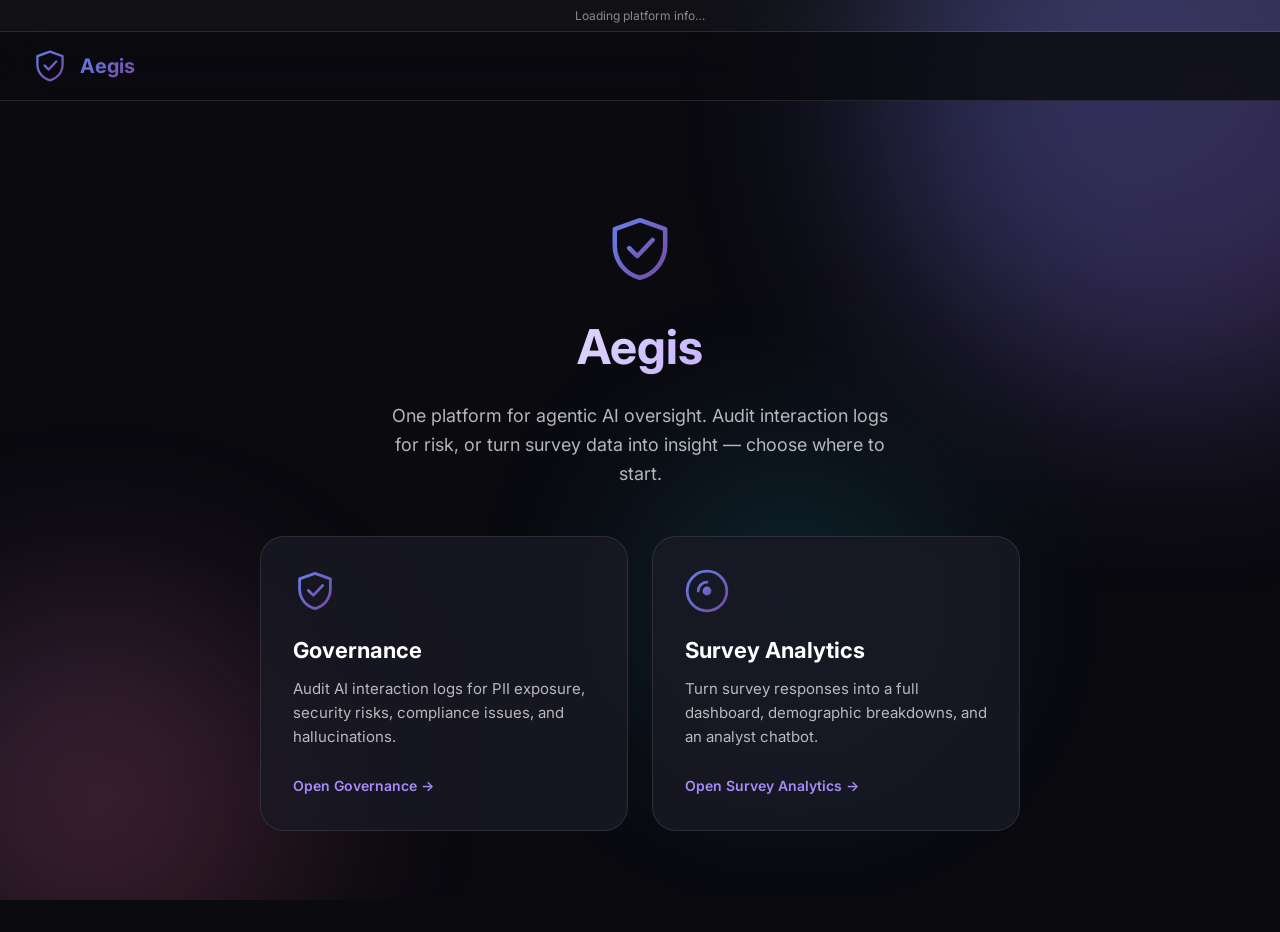
==== commit 9bfc2b15: "routes update" ====
--- a/pulseiq-mvp/frontend/index.html
+++ b/pulseiq-mvp/frontend/index.html
@@ -99,5 +99,7 @@
             </section>
         </main>
     </div>
+
+    <script src="platform.js"></script>
 </body>
 </html>
--- a/pulseiq-mvp/frontend/aegis.css
+++ b/pulseiq-mvp/frontend/aegis.css
@@ -366,6 +366,9 @@
     flex-shrink: 0;
     color: var(--text-secondary);
     text-transform: capitalize;
+    overflow: hidden;
+    text-overflow: ellipsis;
+    white-space: nowrap;
 }
 
 .bar-track {
@@ -435,8 +438,8 @@
 
 .donut-chart {
     position: relative;
-    width: 96px;
-    height: 96px;
+    width: 112px;
+    height: 112px;
     border-radius: 50%;
     flex-shrink: 0;
 }
@@ -462,12 +465,12 @@
 }
 
 .donut-caption {
-    font-size: 0.625rem;
+    font-size: 0.6rem;
     color: var(--text-muted);
     max-width: 100%;
-    overflow: hidden;
-    text-overflow: ellipsis;
-    white-space: nowrap;
+    white-space: normal;
+    word-break: break-word;
+    line-height: 1.2;
 }
 
 /* Survey dashboard charts: shared legend for donuts + stacked bars */
@@ -771,3 +774,97 @@
         font-size: 0.75rem;
     }
 }
+
+/* Chat charts: evidence.chart_data rendered via charts.js inside a chat bubble.
+   Reuses .dashboard-card/.bar-row/.donut-*, with tighter spacing. */
+.chat-chart {
+    margin-top: 0.75rem;
+    max-width: 480px;
+}
+
+.chat-chart .dashboard-card {
+    padding: 0.875rem 1rem;
+}
+
+.chat-chart .dashboard-card h3 {
+    font-size: 0.8125rem;
+    margin-bottom: 0.625rem;
+}
+
+.chat-chart .dashboard-card + .dashboard-card {
+    margin-top: 0.625rem;
+}
+
+/* Report tab header: tabs + Print Report button */
+.report-header {
+    display: flex;
+    align-items: flex-start;
+    justify-content: space-between;
+    gap: 1rem;
+    flex-wrap: wrap;
+    margin-bottom: 1.25rem;
+}
+
+.report-header .report-tabs {
+    flex: 1;
+    margin-bottom: 0;
+}
+
+.print-btn {
+    flex-shrink: 0;
+}
+
+/* AMD platform strip: persistent slim bar fixed above .nav on every page.
+   platform.js shifts .nav and .main down by this strip's rendered height. */
+.platform-strip {
+    position: fixed;
+    top: 0;
+    left: 0;
+    right: 0;
+    z-index: 101;
+    display: flex;
+    align-items: center;
+    justify-content: center;
+    flex-wrap: wrap;
+    gap: 0.5rem;
+    padding: 0.375rem 1rem;
+    background: rgba(255, 255, 255, 0.03);
+    backdrop-filter: blur(20px);
+    border-bottom: 1px solid var(--border);
+    color: var(--text-muted);
+    font-size: 0.75rem;
+    text-align: center;
+}
+
+.platform-strip strong {
+    color: var(--text-secondary);
+    font-weight: 600;
+}
+
+@media print {
+    .platform-strip,
+    .nav,
+    .gradient-bg,
+    .results-tabs,
+    .print-btn,
+    #tab-dashboard,
+    #tab-chat,
+    #loading-overlay {
+        display: none !important;
+    }
+
+    #tab-report {
+        display: block !important;
+    }
+
+    body,
+    #app,
+    .report-content {
+        background: #fff;
+        color: #000;
+    }
+
+    .report-content a {
+        color: #000;
+    }
+}
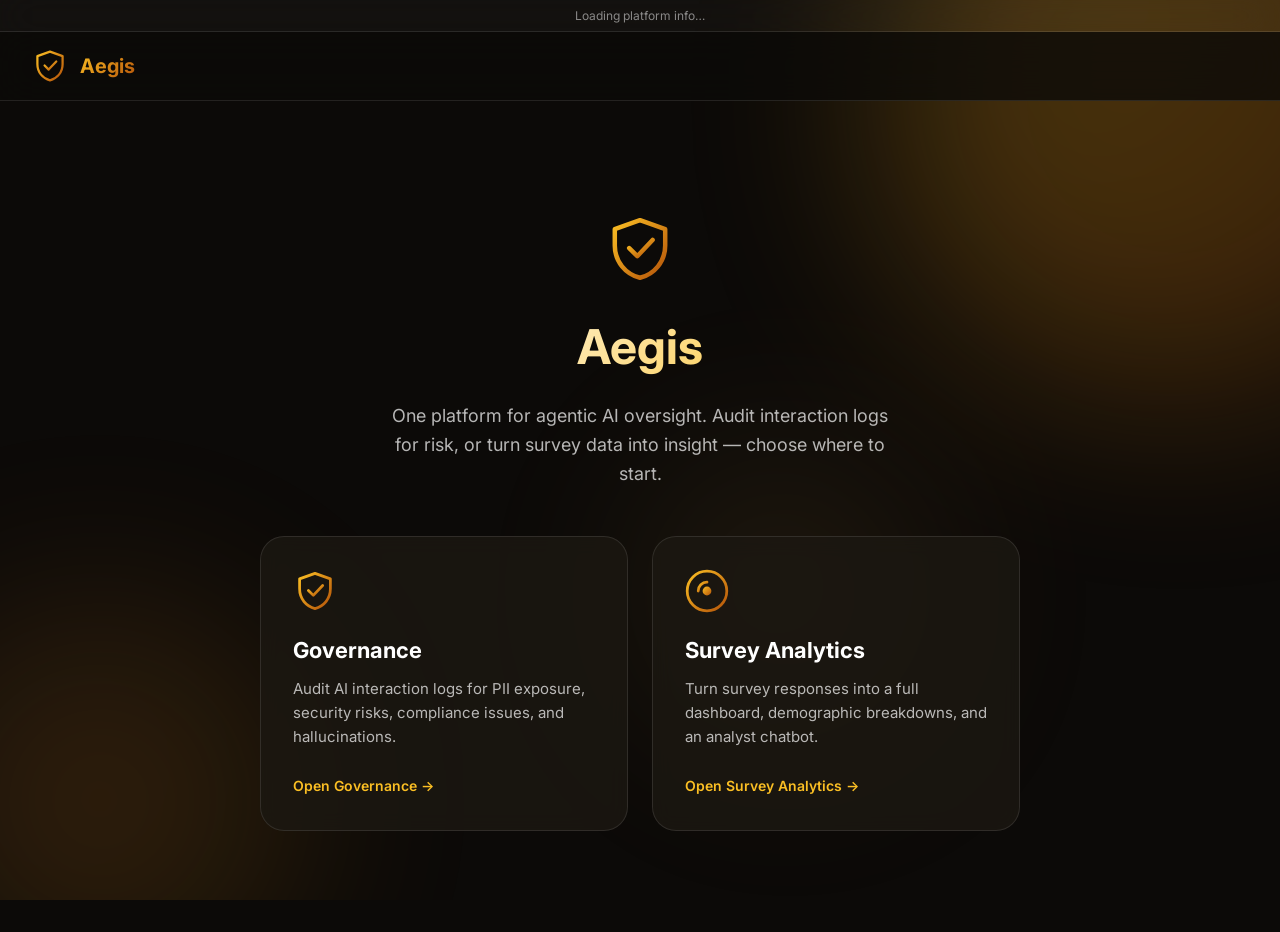
==== commit 074121bf: "Frontend Update" ====
--- a/pulseiq-mvp/frontend/index.html
+++ b/pulseiq-mvp/frontend/index.html
@@ -26,8 +26,8 @@
                     <svg viewBox="0 0 40 40" fill="none">
                         <defs>
                             <linearGradient id="logoGrad" x1="0%" y1="0%" x2="100%" y2="100%">
-                                <stop offset="0%" style="stop-color:#667eea"/>
-                                <stop offset="100%" style="stop-color:#764ba2"/>
+                                <stop offset="0%" style="stop-color:#fbbf24"/>
+                                <stop offset="100%" style="stop-color:#b45309"/>
                             </linearGradient>
                         </defs>
                         <path d="M20 4l14 5v9c0 9-6 16-14 18C12 34 6 27 6 18V9l14-5z" stroke="url(#logoGrad)" stroke-width="2.5" stroke-linejoin="round"/>
@@ -46,8 +46,8 @@
                         <svg viewBox="0 0 40 40" fill="none">
                             <defs>
                                 <linearGradient id="heroGrad" x1="0%" y1="0%" x2="100%" y2="100%">
-                                    <stop offset="0%" style="stop-color:#667eea"/>
-                                    <stop offset="100%" style="stop-color:#764ba2"/>
+                                    <stop offset="0%" style="stop-color:#fbbf24"/>
+                                    <stop offset="100%" style="stop-color:#b45309"/>
                                 </linearGradient>
                             </defs>
                             <path d="M20 4l14 5v9c0 9-6 16-14 18C12 34 6 27 6 18V9l14-5z" stroke="url(#heroGrad)" stroke-width="2.5" stroke-linejoin="round"/>
@@ -64,8 +64,8 @@
                             <svg viewBox="0 0 40 40" fill="none">
                                 <defs>
                                     <linearGradient id="govGrad" x1="0%" y1="0%" x2="100%" y2="100%">
-                                        <stop offset="0%" style="stop-color:#667eea"/>
-                                        <stop offset="100%" style="stop-color:#764ba2"/>
+                                        <stop offset="0%" style="stop-color:#fbbf24"/>
+                                        <stop offset="100%" style="stop-color:#b45309"/>
                                     </linearGradient>
                                 </defs>
                                 <path d="M20 4l14 5v9c0 9-6 16-14 18C12 34 6 27 6 18V9l14-5z" stroke="url(#govGrad)" stroke-width="2.5" stroke-linejoin="round"/>
@@ -82,8 +82,8 @@
                             <svg viewBox="0 0 40 40" fill="none">
                                 <defs>
                                     <linearGradient id="surveyGrad" x1="0%" y1="0%" x2="100%" y2="100%">
-                                        <stop offset="0%" style="stop-color:#667eea"/>
-                                        <stop offset="100%" style="stop-color:#764ba2"/>
+                                        <stop offset="0%" style="stop-color:#fbbf24"/>
+                                        <stop offset="100%" style="stop-color:#b45309"/>
                                     </linearGradient>
                                 </defs>
                                 <circle cx="20" cy="20" r="18" stroke="url(#surveyGrad)" stroke-width="2.5"/>
--- a/pulseiq-mvp/frontend/style.css
+++ b/pulseiq-mvp/frontend/style.css
@@ -1,23 +1,23 @@
 /* Aegis - Modern Aesthetic Design */
 
 :root {
-    --primary-start: #667eea;
-    --primary-end: #764ba2;
-    --primary: #667eea;
-    --bg-primary: #0a0a0f;
-    --bg-secondary: #12121a;
-    --bg-tertiary: #1a1a25;
-    --bg-card: rgba(26, 26, 37, 0.8);
+    --primary-start: #fbbf24;
+    --primary-end: #b45309;
+    --primary: #f59e0b;
+    --bg-primary: #0c0a08;
+    --bg-secondary: #14110d;
+    --bg-tertiary: #1c1813;
+    --bg-card: rgba(28, 24, 18, 0.8);
     --text-primary: #ffffff;
     --text-secondary: rgba(255, 255, 255, 0.7);
     --text-muted: rgba(255, 255, 255, 0.5);
-    --text-accent: #a78bfa;
+    --text-accent: #fbbf24;
     --border: rgba(255, 255, 255, 0.1);
-    --border-focus: rgba(102, 126, 234, 0.5);
+    --border-focus: rgba(245, 158, 11, 0.5);
     --shadow-sm: 0 2px 8px rgba(0, 0, 0, 0.3);
     --shadow: 0 4px 20px rgba(0, 0, 0, 0.4);
     --shadow-lg: 0 8px 40px rgba(0, 0, 0, 0.5);
-    --shadow-glow: 0 0 40px rgba(102, 126, 234, 0.3);
+    --shadow-glow: 0 0 36px rgba(245, 158, 11, 0.22);
     --radius-sm: 8px;
     --radius: 16px;
     --radius-lg: 24px;
@@ -57,7 +57,7 @@
     border-radius: 50%;
     filter: blur(100px);
     opacity: 0.4;
-    animation: float 20s ease-in-out infinite;
+    animation: float 26s ease-in-out infinite;
 }
 
 .orb-1 {
@@ -67,26 +67,27 @@
     top: -200px;
     right: -200px;
     animation-delay: 0s;
+    opacity: 0.28;
 }
 
 .orb-2 {
     width: 400px;
     height: 400px;
-    background: linear-gradient(135deg, #f093fb, #f5576c);
+    background: linear-gradient(135deg, #fb923c, #f59e0b);
     bottom: -100px;
     left: -100px;
     animation-delay: -5s;
-    opacity: 0.2;
+    opacity: 0.14;
 }
 
 .orb-3 {
     width: 300px;
     height: 300px;
-    background: linear-gradient(135deg, #4facfe, #00f2fe);
+    background: linear-gradient(135deg, #fde68a, #b45309);
     top: 50%;
     left: 50%;
     animation-delay: -10s;
-    opacity: 0.15;
+    opacity: 0.1;
 }
 
 @keyframes float {
@@ -107,7 +108,7 @@
     align-items: center;
     justify-content: space-between;
     padding: 1rem 2rem;
-    background: rgba(10, 10, 15, 0.8);
+    background: rgba(12, 10, 8, 0.8);
     backdrop-filter: blur(20px);
     border-bottom: 1px solid var(--border);
 }
@@ -212,14 +213,14 @@
 
 .upload-zone:hover {
     border-color: var(--border-focus);
-    background: rgba(26, 26, 37, 0.9);
+    background: rgba(32, 27, 20, 0.9);
     transform: translateY(-2px);
     box-shadow: var(--shadow-glow);
 }
 
 .upload-zone.dragover {
     border-color: var(--primary-start);
-    background: rgba(102, 126, 234, 0.1);
+    background: rgba(245, 158, 11, 0.1);
 }
 
 .upload-icon-large {
@@ -291,7 +292,7 @@
     align-items: center;
     gap: 1rem;
     padding: 0.75rem 1.5rem;
-    background: rgba(26, 26, 37, 0.9);
+    background: rgba(32, 27, 20, 0.9);
     border: 1px solid var(--border);
     border-radius: var(--radius-full);
     backdrop-filter: blur(20px);
@@ -385,7 +386,7 @@
 }
 
 .chip:hover {
-    background: rgba(102, 126, 234, 0.1);
+    background: rgba(245, 158, 11, 0.1);
     border-color: var(--primary-start);
     color: var(--text-primary);
     transform: translateY(-2px);
@@ -448,8 +449,8 @@
 }
 
 .message.user .message-content {
-    background: linear-gradient(135deg, rgba(102, 126, 234, 0.2), rgba(118, 75, 162, 0.2));
-    border-color: rgba(102, 126, 234, 0.3);
+    background: linear-gradient(135deg, rgba(251, 191, 36, 0.18), rgba(180, 83, 9, 0.18));
+    border-color: rgba(245, 158, 11, 0.3);
 }
 
 /* Tool Badge */
@@ -458,8 +459,8 @@
     align-items: center;
     gap: 0.25rem;
     padding: 0.25rem 0.75rem;
-    background: rgba(102, 126, 234, 0.15);
-    border: 1px solid rgba(102, 126, 234, 0.3);
+    background: rgba(245, 158, 11, 0.15);
+    border: 1px solid rgba(245, 158, 11, 0.3);
     border-radius: var(--radius-full);
     font-size: 0.75rem;
     color: var(--primary-start);
@@ -488,7 +489,7 @@
 }
 
 .follow-up-btn:hover {
-    background: rgba(102, 126, 234, 0.1);
+    background: rgba(245, 158, 11, 0.1);
     border-color: var(--primary-start);
     color: var(--text-primary);
 }
@@ -580,7 +581,7 @@
     display: flex;
     align-items: center;
     justify-content: center;
-    background: rgba(10, 10, 15, 0.9);
+    background: rgba(12, 10, 8, 0.9);
     backdrop-filter: blur(10px);
 }
 
--- a/pulseiq-mvp/frontend/aegis.css
+++ b/pulseiq-mvp/frontend/aegis.css
@@ -75,7 +75,7 @@
 
 .path-card:hover {
     border-color: var(--border-focus);
-    background: rgba(26, 26, 37, 0.9);
+    background: rgba(32, 27, 20, 0.9);
     transform: translateY(-4px);
     box-shadow: var(--shadow-glow);
 }
@@ -214,7 +214,7 @@
     justify-content: center;
     font-size: 0.75rem;
     font-weight: 700;
-    color: #0a0a0f;
+    color: #0c0a08;
 }
 
 .step.active .step-icon {
@@ -232,8 +232,8 @@
 }
 
 @keyframes pulse {
-    0%, 100% { box-shadow: 0 0 0 0 rgba(102, 126, 234, 0.4); }
-    50% { box-shadow: 0 0 0 6px rgba(102, 126, 234, 0); }
+    0%, 100% { box-shadow: 0 0 0 0 rgba(245, 158, 11, 0.4); }
+    50% { box-shadow: 0 0 0 6px rgba(245, 158, 11, 0); }
 }
 
 .step-body {
@@ -250,6 +250,19 @@
 .step-message {
     font-size: 0.8125rem;
     color: var(--text-muted);
+}
+
+/* Live "agent thinking" trace appended under a progress step (e.g. the
+   Orchestrator's <think> reasoning, streamed word-by-word during investigation). */
+.step-thinking {
+    font-size: 0.75rem;
+    font-style: italic;
+    color: var(--text-muted);
+    white-space: pre-wrap;
+    word-break: break-word;
+    max-height: 4.5rem;
+    overflow-y: auto;
+    padding-top: 0.125rem;
 }
 
 /* Results view */
@@ -546,10 +559,10 @@
     letter-spacing: 0.04em;
 }
 
-.badge-low { background: #4ade80; color: #0a0a0f; }
-.badge-medium { background: #facc15; color: #0a0a0f; }
-.badge-high { background: #fb923c; color: #0a0a0f; }
-.badge-critical { background: #f87171; color: #0a0a0f; }
+.badge-low { background: #4ade80; color: #0c0a08; }
+.badge-medium { background: #facc15; color: #0c0a08; }
+.badge-high { background: #fb923c; color: #0c0a08; }
+.badge-critical { background: #f87171; color: #0c0a08; }
 
 .overall-score {
     text-align: center;
@@ -649,7 +662,7 @@
 }
 
 .report-tab-btn.active {
-    background: rgba(102, 126, 234, 0.15);
+    background: rgba(245, 158, 11, 0.15);
     border-color: var(--primary-start);
     color: var(--text-primary);
 }
@@ -759,6 +772,37 @@
     margin-top: 0.5rem;
     white-space: pre-wrap;
     word-break: break-word;
+}
+
+/* "Agent thinking" trace: live-streaming bubble (.thinking-trace-live, while the
+   synthesis call is in flight) and the collapsed panel attached to the finished
+   message (.thinking-trace, via <details>). */
+.thinking-trace-live,
+.thinking-trace {
+    font-size: 0.8125rem;
+    color: var(--text-muted);
+}
+
+.thinking-trace-live .thinking-label {
+    font-style: italic;
+}
+
+.thinking-trace-live .thinking-text,
+.thinking-trace .thinking-text {
+    display: block;
+    margin-top: 0.375rem;
+    white-space: pre-wrap;
+    word-break: break-word;
+}
+
+.thinking-trace {
+    margin-bottom: 0.75rem;
+    padding-bottom: 0.75rem;
+    border-bottom: 1px solid var(--border);
+}
+
+.thinking-trace summary {
+    cursor: pointer;
 }
 
 .tool-badges {
